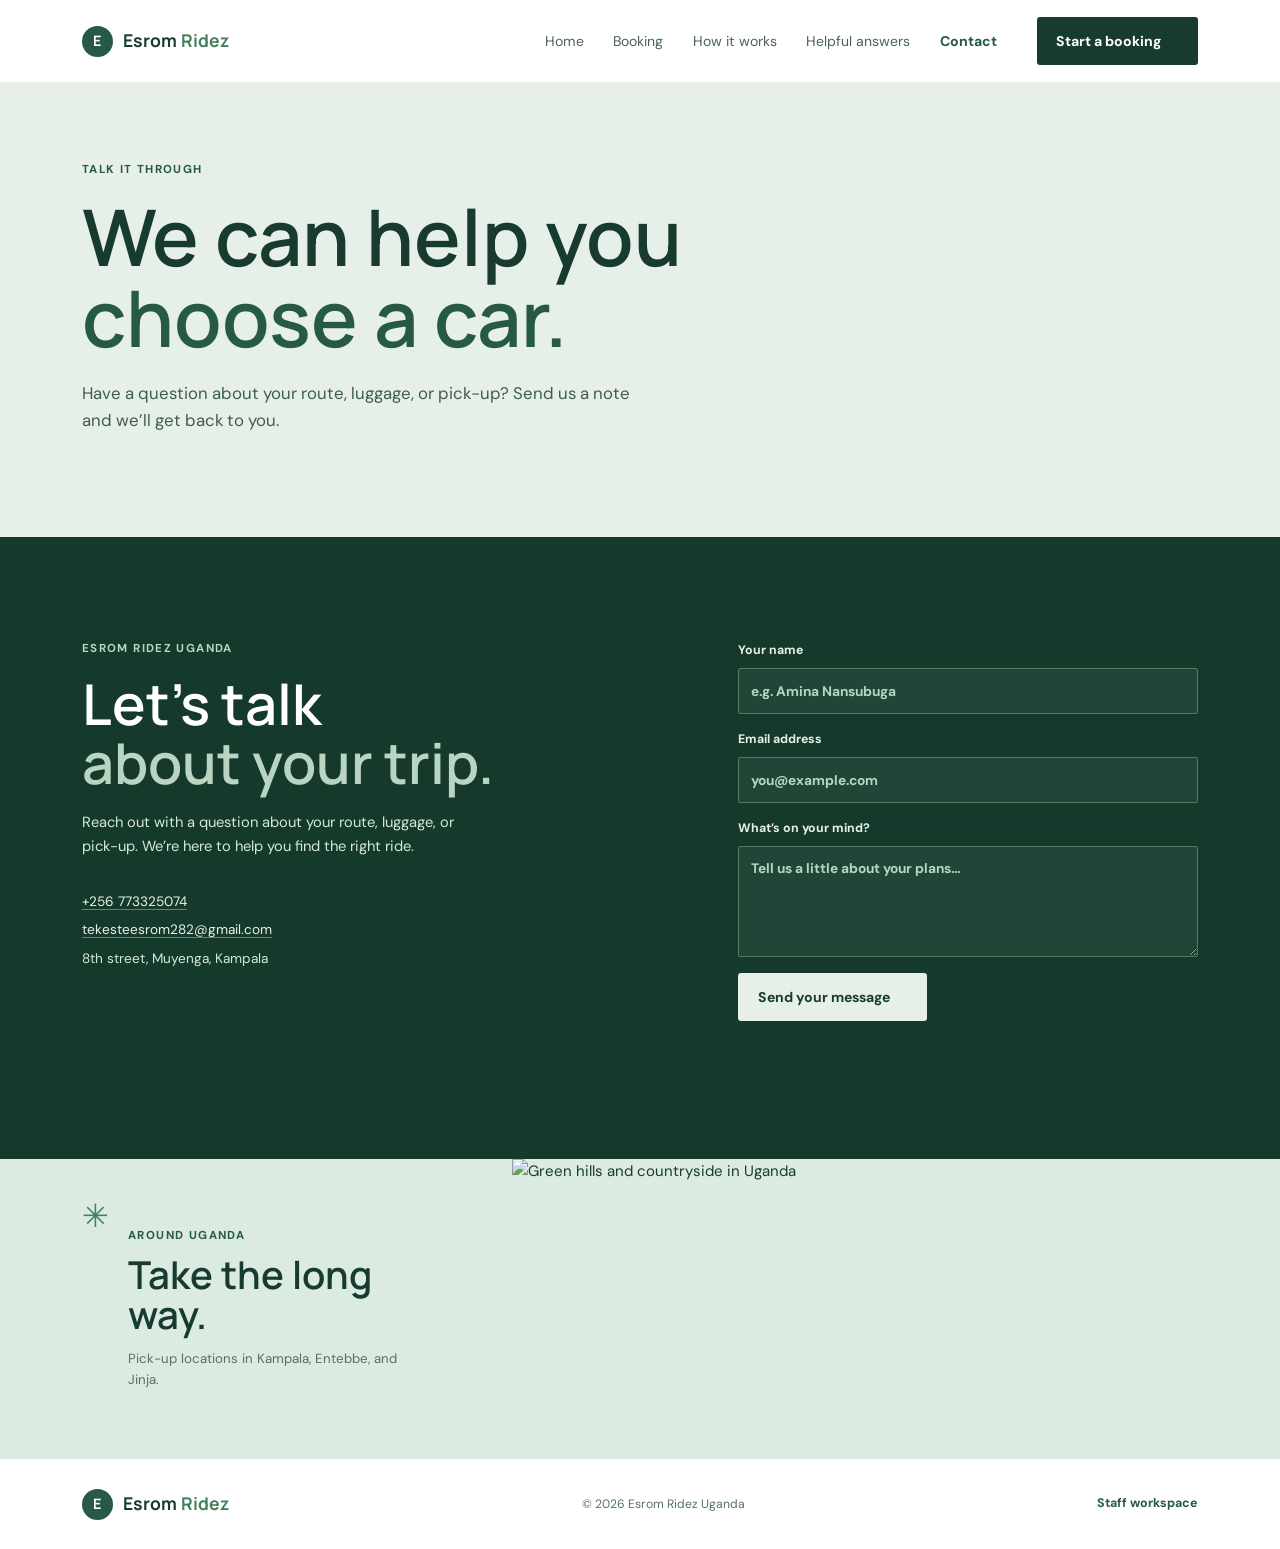
==== contact.html @ b367b9c0 "Add files via upload file commit" ====
<!doctype html>
<html lang="en">
<head>
  <meta charset="utf-8">
  <meta name="viewport" content="width=device-width, initial-scale=1">
  <meta name="description" content="Contact Esrom Ridez about car rental routes, luggage, pick-up locations, and booking requests in Uganda.">
  <meta name="theme-color" content="#f7f6f1">
  <title>Contact | Esrom Ridez</title>
  <link rel="preconnect" href="https://fonts.googleapis.com">
  <link rel="preconnect" href="https://fonts.gstatic.com" crossorigin>
  <link href="https://fonts.googleapis.com/css2?family=DM+Sans:wght@400;500;600;700&family=Manrope:wght@500;600;700;800&display=swap" rel="stylesheet">
  <link rel="stylesheet" href="site.css">
</head>
<body>
  <div class="site-shell">
    <header class="topbar">
      <a class="brand" href="index.html" aria-label="Esrom Ridez home"><span class="brand-mark" aria-hidden="true">E</span><span>Esrom <span>Ridez</span></span></a>
      <button class="menu-button" id="menuButton" type="button" aria-label="Open navigation" aria-controls="primaryNavigation" aria-expanded="false"><span aria-hidden="true">☰</span></button>
      <nav class="main-nav" id="primaryNavigation" aria-label="Primary navigation">
        <a href="index.html">Home</a><a href="booking.html">Booking</a><a href="how-it-works.html">How it works</a><a href="helpful-answers.html">Helpful answers</a><a href="contact.html" aria-current="page">Contact</a>
      </nav>
      <a class="button button-dark nav-book" href="booking.html">Start a booking <span aria-hidden="true"></span></a>
    </header>
    <main>
      <section class="page-intro section-pad" aria-labelledby="pageTitle"><p class="eyebrow">Talk it through</p><h1 id="pageTitle">We can help you<br><em>choose a car.</em></h1><p>Have a question about your route, luggage, or pick-up? Send us a note and we’ll get back to you.</p></section>
      <section class="contact-section section-pad" aria-labelledby="contactTitle"><div class="contact-copy-block"><p class="eyebrow">Esrom Ridez Uganda</p><h2 id="contactTitle">Let’s talk<br><em>about your trip.</em></h2><p class="contact-copy">Reach out with a question about your route, luggage, or pick-up. We’re here to help you find the right ride.</p><div class="contact-details"><a href="tel:+256773325074">+256 773325074</a><a href="mailto:tekesteesrom282@gmail.com">tekesteesrom282@gmail.com</a><span>8th street, Muyenga, Kampala</span></div></div><form id="contactForm" class="contact-form"><label for="contactName">Your name<input id="contactName" name="name" required autocomplete="name" placeholder="e.g. Amina Nansubuga"></label><label for="contactEmail">Email address<input id="contactEmail" name="email" type="email" required autocomplete="email" placeholder="you@example.com"></label><label for="contactMessage">What’s on your mind?<textarea id="contactMessage" name="message" required rows="4" placeholder="Tell us a little about your plans..."></textarea></label><button class="button button-light" type="submit">Send your message <span aria-hidden="true"></span></button><p class="contact-status" id="contactStatus" role="status" aria-live="polite"></p></form></section>
      <section class="location-band" aria-label="Service area"><div class="location-label"><span class="location-mark" aria-hidden="true">✳</span><div><p class="eyebrow">Around Uganda</p><h2>Take the long way.</h2><p>Pick-up locations in Kampala, Entebbe, and Jinja.</p></div></div><img src="https://images.unsplash.com/photo-1516026672322-bc52d61a55d5?auto=format&fit=crop&w=1400&q=85" alt="Green hills and countryside in Uganda" loading="lazy"></section>
    </main>
    <footer><a class="brand" href="index.html"><span class="brand-mark" aria-hidden="true">E</span><span>Esrom <span>Ridez</span></span></a><span>© 2026 Esrom Ridez Uganda</span><a class="admin-link" href="index.html#staff">Staff workspace <span aria-hidden="true"></span></a></footer>
  </div>
  <div class="toast" id="toast" role="status" aria-live="polite"></div>
  <script src="script.js" defer></script>
</body>
</html>
---- site.css ----
/* Variables */
:root {
  color-scheme: light;
  --ink: #183b30;
  --muted: #557164;
  --paper: #ffffff;
  --white: #ffffff;
  --green: #275a46;
  --green-deep: #153a2b;
  --leaf: #e6f0e8;
  --accent-green: #43805b;
  --line: #d2e1d6;
  --sky: #dcebe1;
  --body-font: "DM Sans", sans-serif;
  --display-font: "Manrope", sans-serif;
  --space-1: .5rem;
  --space-2: 1rem;
  --space-3: 1.5rem;
  --space-4: 2rem;
  --space-5: 3rem;
  --space-6: 5rem;
  --page-gutter: clamp(1.25rem, 6.4vw, 6.5rem);
  --radius: 3px;
  --shadow: 0 12px 35px rgb(24 37 33 / 9%);
}

/* Base styles */
* { box-sizing: border-box; }
html { scroll-behavior: smooth; scroll-padding-top: 5rem; }
body { margin: 0; background: var(--paper); color: var(--ink); font: 400 15px/1.6 var(--body-font); }
button, input, select, textarea { font: inherit; }
button, a { -webkit-tap-highlight-color: transparent; }
button { color: inherit; }
img { display: block; max-width: 100%; }
a { color: inherit; text-decoration: none; }
h1, h2, h3, p { margin: 0; }
::selection { color: var(--white); background: var(--green); }
:focus-visible { outline: 3px solid var(--accent-green); outline-offset: 3px; }
.site-shell { max-width: 1800px; margin: 0 auto; overflow: clip; }
.section-pad { padding-inline: var(--page-gutter); }

/* Typography */
h1, h2, h3 { font-family: var(--display-font); }
h1, h2 { font-weight: 600; letter-spacing: 0; line-height: 1.04; }
h1 { max-width: 720px; font-size: clamp(3.5rem, 6.1vw, 6.25rem); }
h2 { font-size: clamp(2.65rem, 4.4vw, 4.5rem); }
h3 { font-size: 1.25rem; line-height: 1.25; }
em { color: var(--green); font-style: normal; }
.eyebrow { margin-bottom: 1.1rem; color: var(--green); font-size: .72rem; font-weight: 700; letter-spacing: .12em; line-height: 1.4; text-transform: uppercase; }

/* Layout and navigation */
.topbar { position: relative; z-index: 10; display: flex; min-height: 82px; align-items: center; gap: 2.5rem; padding-inline: var(--page-gutter); background: var(--paper); }
.brand { display: inline-flex; flex: 0 0 auto; align-items: center; gap: .65rem; font: 700 1.1rem/1 var(--display-font); }
.brand > span:last-child > span { color: var(--accent-green); }
.brand-mark { display: grid; width: 31px; aspect-ratio: 1; place-items: center; border-radius: 50%; background: var(--green); color: var(--white); font-size: .9rem; }
.main-nav { display: flex; align-items: center; gap: clamp(1.1rem, 2.3vw, 2rem); margin-left: auto; color: #496457; font-size: .88rem; }
.main-nav a, .text-link, .contact-details a { transition: color 160ms ease; }
.main-nav a:hover, .text-link:hover, .contact-details a:hover { color: var(--accent-green); }
.main-nav a[aria-current="page"] { color: var(--green); font-weight: 700; }
.menu-button { display: none; }
.button { display: inline-flex; min-height: 48px; align-items: center; justify-content: center; gap: 1.1rem; border: 1px solid transparent; border-radius: var(--radius); padding: .75rem 1.15rem; cursor: pointer; font-size: .88rem; font-weight: 700; transition: background-color 160ms ease, color 160ms ease, transform 160ms ease; }
.button:hover:not(:disabled) { transform: translateY(-2px); }
.button:disabled { cursor: wait; opacity: .7; }
.button span { font-size: 1.05rem; }
.button-dark { background: var(--ink); color: var(--white); }
.button-dark:hover:not(:disabled) { background: var(--green); }
.button-accent { background: var(--accent-green); color: #fff; }
.button-accent:hover:not(:disabled) { background: var(--green-deep); }
.button-light { background: var(--leaf); color: var(--ink); }
.button-light:hover:not(:disabled) { background: #d6e8da; }

/* Hero and date search */
.hero { display: grid; min-height: 590px; grid-template-columns: minmax(0, .91fr) minmax(420px, 1.09fr); align-items: center; gap: clamp(2rem, 5vw, 5.5rem); padding-block: 3.5rem 5.5rem; background: var(--leaf); }
.hero-copy { padding-block: 1rem; }
.hero-copy .eyebrow { display: flex; align-items: center; gap: .6rem; }
.eyebrow-dot { width: 8px; aspect-ratio: 1; border-radius: 50%; background: var(--accent-green); }
.hero h1 em { color: var(--green); }
.hero-lede { max-width: 490px; margin-top: 1.4rem; color: #3f5d4d; font-size: 1.08rem; }
.hero-actions { display: flex; flex-wrap: wrap; align-items: center; gap: 1.5rem; margin-top: 2rem; }
.text-link { font-size: .88rem; font-weight: 700; }
.text-link span { margin-left: .35rem; color: var(--accent-green); }
.hero-note { display: flex; align-items: flex-start; gap: .65rem; max-width: 380px; margin-top: 2.5rem; color: #466353; font-size: .78rem; }
.hero-note span { color: var(--accent-green); }
.hero-art { position: relative; min-height: 400px; align-self: stretch; overflow: hidden; background: var(--sky); }
.hero-photo { position: absolute; width: 100%; height: 100%; inset: 0; object-fit: cover; object-position: center 54%; transition: transform 700ms ease; }
.hero-art:hover .hero-photo { transform: scale(1.025); }
.hero-art::after { position: absolute; inset: 38% 0 0; background: linear-gradient(transparent, rgb(13 30 24 / 68%)); content: ""; pointer-events: none; }
.hero-caption { position: absolute; z-index: 1; right: 1.6rem; bottom: 1.5rem; left: 1.6rem; display: flex; align-items: end; justify-content: space-between; gap: 1rem; color: #fff; font: 600 1rem var(--display-font); }
.caption-index { color: rgb(255 255 255 / 78%); font: 700 .65rem var(--body-font); letter-spacing: .1em; }
.hero-stamp { position: absolute; z-index: 1; top: 1.4rem; right: 1.4rem; display: grid; width: 62px; aspect-ratio: 1; place-content: center; border: 1px solid rgb(255 255 255 / 75%); border-radius: 50%; color: #fff; font: 700 .77rem/1.2 var(--display-font); text-align: center; }
.hero-stamp small { font-size: .72rem; }
.search-panel { position: relative; z-index: 2; display: grid; grid-template-columns: minmax(210px, .75fr) minmax(0, 2fr); align-items: center; gap: 2rem; margin: -2.2rem var(--page-gutter) 0; padding: 1.5rem 1.7rem; background: var(--white); box-shadow: var(--shadow); }
.search-heading { display: flex; align-items: flex-start; gap: .9rem; }
.search-icon { color: var(--accent-green); font-size: 2rem; line-height: 1; }
.search-heading h2 { font: 700 .98rem/1.4 var(--display-font); }
.search-heading p { margin-top: .25rem; color: var(--muted); font-size: .76rem; }
.search-form { display: grid; grid-template-columns: repeat(3, minmax(0, 1fr)) auto; align-items: end; gap: .8rem; }
label { display: grid; gap: .45rem; color: #345443; font-size: .77rem; font-weight: 700; }
input, select, textarea { width: 100%; min-height: 46px; border: 1px solid #c8dbcd; border-radius: 2px; background: #fff; color: var(--ink); padding: .65rem .75rem; font-size: .86rem; }
input::placeholder, textarea::placeholder { color: #6d8878; }
textarea { min-height: 110px; resize: vertical; }

/* Page introductions and homepage overview */
.page-intro { padding-block: 5rem 6.5rem; background: var(--leaf); }
.page-intro h1 { max-width: 850px; }
.page-intro > p:last-child { max-width: 560px; margin-top: 1.35rem; color: #3f5d4d; font-size: 1.05rem; }
.overview-visual { margin: 0; }
.overview-visual img { display: block; width: 100%; height: clamp(260px, 34vw, 420px); object-fit: cover; object-position: center 54%; box-shadow: var(--shadow); }
.overview-section { padding-block: 6.5rem; }
.overview-links { display: grid; grid-template-columns: repeat(2, minmax(0, 1fr)); column-gap: 3rem; }
.overview-links > a { display: grid; grid-template-columns: 2.5rem 1fr auto; align-items: start; gap: 1rem; border-top: 1px solid var(--line); padding: 1.3rem 0; }
.overview-links > a > span { color: var(--accent-green); font: 700 .76rem var(--display-font); }
.overview-links h3 { color: var(--green-deep); font-size: 1.12rem; }
.overview-links p { margin-top: .35rem; color: var(--muted); font-size: .82rem; }
.overview-links b { color: var(--accent-green); font-size: 1rem; font-weight: 500; transition: transform 160ms ease; }
.overview-links a:hover b { transform: translate(3px, -3px); }
.page-cta { display: flex; align-items: center; justify-content: space-between; gap: 2rem; padding-block: 4.5rem; background: var(--leaf); }
.page-cta h2 { font-size: clamp(2.3rem, 4vw, 3.6rem); }

/* Fleet */
.fleet-section { padding-block: 7rem 6.5rem; }
.section-intro { display: flex; align-items: end; justify-content: space-between; gap: 3rem; margin-bottom: 2.8rem; }
.section-intro > p { max-width: 410px; padding-bottom: .35rem; color: var(--muted); font-size: .93rem; }
.filter-bar { display: flex; align-items: center; justify-content: space-between; gap: 1.5rem; border-bottom: 1px solid var(--line); }
.filter-tabs { display: flex; flex-wrap: wrap; align-items: center; gap: clamp(1.25rem, 3vw, 3rem); }
.filter-tab, .filter-toggle { min-height: 49px; border: 0; border-bottom: 2px solid transparent; background: none; cursor: pointer; font-size: .86rem; font-weight: 700; }
.filter-tab span { margin-left: .3rem; color: var(--muted); font-size: .7rem; }
.filter-tab.active { border-color: var(--accent-green); color: var(--green); }
.filter-toggle { flex: 0 0 auto; color: var(--green); }
.filter-toggle span { display: inline-block; margin-left: .4rem; transition: transform 160ms ease; }
.filter-toggle[aria-expanded="true"] span { transform: rotate(180deg); }
.advanced-filters { display: none; grid-template-columns: minmax(170px, 220px) minmax(170px, 220px) 1fr; align-items: end; gap: 1rem; padding: 1.2rem 0; }
.advanced-filters.visible { display: grid; }
.advanced-filters > span { justify-self: end; color: var(--muted); font-size: .8rem; }
.fleet-group { margin-top: 2.8rem; }
.fleet-group-head { display: flex; align-items: end; justify-content: space-between; gap: 1rem; margin-bottom: 1.2rem; }
.fleet-group-head h3 { color: var(--green-deep); font-size: 1.5rem; }
.fleet-group-head p { max-width: 300px; color: var(--muted); font-size: .8rem; }
.vehicle-grid { display: grid; grid-template-columns: repeat(3, minmax(0, 1fr)); gap: 1.15rem; }
.vehicle-card { min-width: 0; overflow: hidden; border: 1px solid var(--line); background: var(--white); transition: border-color 180ms ease, transform 180ms ease, box-shadow 180ms ease; }
.vehicle-card:hover { transform: translateY(-3px); border-color: #a9c5b0; box-shadow: 0 10px 28px rgb(24 59 48 / 9%); }
.vehicle-image { position: relative; height: 210px; overflow: hidden; background: var(--sky); }
.vehicle-image img { width: 100%; height: 100%; object-fit: cover; transition: transform 500ms ease; }
.vehicle-card:hover .vehicle-image img { transform: scale(1.035); }
.vehicle-type, .unavailable { position: absolute; top: .8rem; left: .8rem; padding: .35rem .55rem; background: var(--paper); color: var(--green); font-size: .67rem; font-weight: 700; text-transform: capitalize; }
.unavailable { right: .8rem; left: auto; background: var(--ink); color: #fff; }
.vehicle-info { padding: 1.2rem; }
.vehicle-name-row { display: flex; align-items: start; justify-content: space-between; gap: .8rem; }
.vehicle-name-row h3 { font-size: 1.08rem; }
.vehicle-price { flex: 0 0 auto; color: var(--green); font-size: .78rem; font-weight: 700; text-align: right; }
.vehicle-price small { display: block; color: var(--muted); font-size: .66rem; font-weight: 500; }
.best-for { min-height: 2.6em; margin-top: .5rem; color: var(--muted); font-size: .79rem; }
.specs { display: flex; flex-wrap: wrap; gap: .45rem .9rem; margin-top: 1rem; color: #496457; font-size: .7rem; }
.specs span + span { position: relative; }
.specs span + span::before { position: absolute; top: 50%; left: -.55rem; width: 3px; aspect-ratio: 1; border-radius: 50%; background: var(--accent-green); content: ""; transform: translateY(-50%); }
.card-bottom { display: flex; align-items: center; justify-content: space-between; gap: .6rem; margin-top: 1.2rem; padding-top: .9rem; border-top: 1px solid var(--line); }
.feature-line { color: var(--muted); font-size: .69rem; }
.card-button, .small-button { border: 0; background: transparent; color: var(--green); cursor: pointer; font-size: .76rem; font-weight: 700; white-space: nowrap; }
.card-button:hover:not(:disabled), .small-button:hover { color: var(--accent-green); }
.card-button:disabled { color: var(--muted); cursor: not-allowed; }
.empty-state { margin-top: 1.8rem; padding: 2rem; border: 1px solid var(--line); color: var(--muted); text-align: center; }

/* Booking guidance and FAQ */
.how-section { padding-block: 6.5rem; background: #edf4ee; }
.how-section .section-intro { margin-bottom: 3rem; }
.steps { display: grid; grid-template-columns: repeat(3, minmax(0, 1fr)); gap: 2rem; }
.steps article { padding-top: 1rem; border-top: 1px solid #c6d9ca; }
.step-number { display: inline-block; margin-bottom: 1.8rem; color: var(--accent-green); font: 700 .8rem var(--display-font); }
.steps h3 { max-width: 260px; font-size: 1.3rem; }
.steps p { max-width: 325px; margin-top: .7rem; color: var(--muted); font-size: .85rem; }
.faq-section { padding-block: 7rem; background: var(--white); }
.faq-grid { display: grid; grid-template-columns: repeat(2, minmax(0, 1fr)); column-gap: 4rem; }
.faq-grid details { border-top: 1px solid var(--line); padding: 1.15rem 0; }
.faq-grid summary { position: relative; padding-right: 2rem; cursor: pointer; font-weight: 700; list-style: none; }
.faq-grid summary::-webkit-details-marker { display: none; }
.faq-grid summary::after { position: absolute; top: -.15rem; right: 0; color: var(--accent-green); content: "+"; font-size: 1.4rem; font-weight: 400; }
.faq-grid details[open] summary::after { content: "−"; }
.faq-grid details p { padding: .75rem 1rem 0 0; color: var(--muted); font-size: .83rem; }

/* Contact and service area */
.contact-section { display: grid; grid-template-columns: minmax(0, 1fr) minmax(300px, .85fr); gap: clamp(3rem, 9vw, 9rem); padding-block: 6.5rem; background: var(--green-deep); color: #fff; }
.contact-section .eyebrow { color: #b9d5c1; }
.contact-section h2 em { color: #b9d5c1; }
.contact-copy { max-width: 410px; margin-top: 1.2rem; color: #d6e8da; font-size: .92rem; }
.contact-details { display: grid; gap: .45rem; margin-top: 2rem; color: #e7f1e9; font-size: .85rem; }
.contact-details a { width: fit-content; text-decoration: underline; text-decoration-color: rgb(255 255 255 / 35%); text-underline-offset: 3px; }
.contact-details span { color: #d6e8da; }
.contact-form { display: grid; align-content: start; gap: 1rem; }
.contact-form label { color: #e7f1e9; }
.contact-form input, .contact-form textarea { border-color: #557964; background: #214638; color: #fff; }
.contact-form input::placeholder, .contact-form textarea::placeholder { color: #b9d5c1; }
.contact-form .button { justify-self: start; min-width: 180px; }
.contact-status { min-height: 1.4em; color: #d6e8da; font-size: .8rem; }
.location-band { display: grid; min-height: 300px; grid-template-columns: .8fr 1.2fr; background: var(--sky); }
.location-label { display: flex; align-items: center; gap: 1.2rem; padding: 2rem var(--page-gutter); }
.location-mark { align-self: flex-start; color: var(--accent-green); font-size: 2rem; }
.location-label .eyebrow { margin-bottom: .7rem; }
.location-label h2 { font-size: clamp(2rem, 3vw, 3rem); }
.location-label p:last-child { margin-top: .8rem; color: var(--muted); font-size: .83rem; }
.location-band > img { width: 100%; height: 100%; min-height: 300px; object-fit: cover; }

/* Booking dialog and status */
.modal-backdrop { position: fixed; z-index: 30; display: none; align-items: center; justify-content: center; padding: 1rem; inset: 0; background: rgb(18 30 25 / 66%); opacity: 0; transition: opacity 200ms ease; }
.modal-backdrop.open { display: flex; }
.modal-backdrop.shown { opacity: 1; }
.modal-backdrop.closing { opacity: 0; }
.modal { position: relative; width: min(1060px, 100%); max-height: min(90vh, 900px); overflow: auto; padding: 2rem; background: var(--paper); transform: translateY(12px); transition: transform 200ms ease; }
.modal-backdrop.shown .modal { transform: translateY(0); }
.modal-close { position: absolute; z-index: 3; top: .75rem; right: .85rem; display: grid; width: 38px; aspect-ratio: 1; place-items: center; border: 1px solid var(--line); background: var(--white); cursor: pointer; font-size: 1.4rem; }
.booking-page .modal-backdrop { position: static; display: none; padding: 0 var(--page-gutter) 3rem; background: transparent; opacity: 1; }
.booking-page .modal-backdrop.open { display: block; }
.booking-page .modal { width: min(1160px, 100%); max-height: none; overflow: visible; padding: 2rem; background: var(--paper); transform: none; }
.booking-page .modal-close { display: none; }
.details-layout { display: grid; grid-template-columns: minmax(0, 1.05fr) minmax(340px, .95fr); gap: 2rem; align-items: start; }
.gallery { position: relative; height: 260px; overflow: hidden; background: var(--sky); }
.gallery-slide { position: absolute; width: 100%; height: 100%; inset: 0; object-fit: cover; opacity: 0; transition: opacity 250ms ease; pointer-events: none; }
.gallery-slide.active { opacity: 1; pointer-events: auto; }
.gallery-nav { position: absolute; z-index: 1; top: 50%; display: grid; width: 38px; aspect-ratio: 1; place-items: center; border: 0; border-radius: 50%; background: rgb(255 254 250 / 92%); cursor: pointer; font-size: 1.2rem; transform: translateY(-50%); }
.gallery-nav.prev { left: .8rem; }
.gallery-nav.next { right: .8rem; }
.gallery-dots { position: absolute; right: 0; bottom: .8rem; left: 0; display: flex; justify-content: center; gap: .45rem; }
.gallery-dot { width: 10px; aspect-ratio: 1; border: 1px solid #fff; border-radius: 50%; background: transparent; cursor: pointer; }
.gallery-dot.active { background: #fff; }
.details-layout > div > .eyebrow { margin-top: 1.1rem; margin-bottom: .5rem; }
.details-layout h2 { font-size: 2.5rem; }
.modal-intro { margin-top: .6rem; color: var(--muted); font-size: .87rem; }
.details-price { margin-block: 1rem; }
.details-price strong { display: block; color: var(--green); font: 700 1.65rem var(--display-font); }
.details-price span { color: var(--muted); font-size: .75rem; }
.details-specs { margin-top: 1rem; }
.booking-form { display: grid; gap: .9rem; }
.form-grid { display: grid; grid-template-columns: repeat(2, minmax(0, 1fr)); gap: .8rem; }
.extras { display: grid; gap: .55rem; }
.check { display: flex; align-items: flex-start; gap: .55rem; color: var(--ink); font-size: .78rem; font-weight: 500; }
.check input { width: 17px; min-height: 17px; margin: .2rem 0 0; accent-color: var(--green); }
.price-note { display: grid; gap: .25rem; border-left: 3px solid var(--accent-green); padding: .7rem .85rem; background: #eaf2eb; color: #496457; font-size: .72rem; }
.price-note strong { color: var(--ink); }
.estimate-lines { display: grid; gap: .35rem; color: var(--muted); font-size: .75rem; }
.estimate-lines div { display: flex; justify-content: space-between; gap: .7rem; }
.estimate-lines strong { color: var(--ink); }
.booking-summary { display: flex; align-items: center; justify-content: space-between; gap: 1rem; border-top: 1px solid var(--line); padding-top: .7rem; }
.booking-summary div { display: grid; }
.booking-summary small { color: var(--muted); font-size: .7rem; }
.booking-summary strong { color: var(--green); font: 700 1.1rem var(--display-font); }
.form-note { color: var(--muted); font-size: .72rem; }
.form-note a { color: var(--green); text-decoration: underline; }
.confirmation-card { display: grid; gap: .45rem; margin-block: 1.2rem; border-left: 3px solid var(--accent-green); padding: 1rem; background: var(--white); color: var(--muted); font-size: .82rem; }
.confirmation-card strong { color: var(--ink); font: 700 1rem var(--display-font); }
.toast { position: fixed; z-index: 50; right: 1.25rem; bottom: 1.25rem; max-width: min(440px, calc(100% - 2.5rem)); padding: .9rem 1rem; background: var(--ink); color: #fff; box-shadow: var(--shadow); opacity: 0; pointer-events: none; transform: translateY(8px); transition: opacity 180ms ease, transform 180ms ease; }
.toast.show { opacity: 1; transform: translateY(0); }
.toast.error { background: #275a46; }

/* Staff workspace and footer */
.admin-view { display: none; padding-block: 5rem; background: var(--paper); }
.admin-view.active { display: block; }
.admin-head, .panel-heading { display: flex; align-items: center; justify-content: space-between; gap: 1.2rem; }
.admin-head { margin-bottom: 2rem; }
.admin-head h2 { font-size: 3rem; }
.admin-stats { display: grid; grid-template-columns: repeat(3, minmax(0, 1fr)); gap: 1rem; margin-bottom: 1.2rem; }
.stat, .admin-panel { border: 1px solid var(--line); padding: 1.2rem; background: var(--white); }
.stat strong { display: block; font: 700 1.7rem var(--display-font); }
.stat small, .panel-heading p, .booking-row small { color: var(--muted); font-size: .76rem; }
.admin-layout { display: grid; gap: 1.2rem; }
.panel-heading { margin-bottom: 1rem; }
.panel-heading h3 { font-size: 1.1rem; }
.admin-table-wrap { overflow-x: auto; }
table { width: 100%; border-collapse: collapse; font-size: .8rem; text-align: left; }
th, td { border-bottom: 1px solid var(--line); padding: .7rem; }
th { color: var(--muted); font-size: .7rem; }
td input { min-width: 120px; min-height: 38px; }
.availability { color: var(--green); }
.availability.off { color: #557164; }
.booking-list { display: grid; }
.booking-row { display: flex; align-items: center; justify-content: space-between; gap: 1rem; border-top: 1px solid var(--line); padding: .9rem 0; }
.booking-row > div:first-child { display: grid; gap: .25rem; }
.booking-actions { display: flex; align-items: center; gap: .6rem; }
.status { color: var(--muted); font-size: .72rem; text-transform: capitalize; }
.status.confirmed { color: var(--green); }
.status.cancelled { color: #557164; }
footer { display: flex; min-height: 90px; align-items: center; justify-content: space-between; gap: 1.2rem; padding: 1rem var(--page-gutter); background: var(--paper); color: var(--muted); font-size: .76rem; }
footer .brand { color: var(--ink); }
.admin-link { border: 0; background: transparent; color: var(--green); cursor: pointer; font-size: .78rem; font-weight: 700; }

/* Responsive rules */
@media (max-width: 1050px) {
  .hero { grid-template-columns: minmax(0, .92fr) minmax(350px, 1.08fr); gap: 2rem; }
  .search-panel { grid-template-columns: 1fr; gap: 1rem; }
  .vehicle-grid { grid-template-columns: repeat(2, minmax(0, 1fr)); }
  .details-layout { grid-template-columns: minmax(0, .9fr) minmax(320px, 1.1fr); gap: 1.2rem; }
}
@media (max-width: 760px) {
  .topbar { min-height: 70px; gap: 1rem; }
  .menu-button { display: grid; width: 42px; aspect-ratio: 1; place-items: center; margin-left: auto; border: 1px solid var(--line); background: transparent; cursor: pointer; font-size: 1.2rem; }
  .nav-book { display: none; }
  .main-nav { position: absolute; top: 100%; right: 0; left: 0; display: none; align-items: stretch; gap: 0; margin: 0; padding: .4rem var(--page-gutter) 1rem; border-top: 1px solid var(--line); background: var(--paper); box-shadow: 0 12px 16px rgb(24 37 33 / 7%); }
  .main-nav.open { display: flex; flex-direction: column; }
  .main-nav a { padding: .8rem 0; }
  .hero { display: flex; flex-direction: column; align-items: stretch; gap: 1.7rem; padding-block: 3.5rem 4rem; }
  .hero-copy { padding: 0; }
  .hero-art { min-height: 340px; }
  .hero-note { margin-top: 1.6rem; }
  .search-panel { margin: -1.25rem var(--page-gutter) 0; padding: 1.1rem; }
  .search-form { grid-template-columns: repeat(2, minmax(0, 1fr)); }
  .search-form .button { grid-column: 1 / -1; }
  .fleet-section, .faq-section { padding-block: 5rem; }
  .section-intro { display: block; margin-bottom: 2rem; }
  .page-intro { padding-block: 4rem 4.5rem; }
  .overview-section { padding-block: 5rem; }
  .overview-links { grid-template-columns: 1fr; }
  .page-cta { align-items: flex-start; flex-direction: column; padding-block: 3.5rem; }
  .section-intro > p { margin-top: 1.1rem; }
  .how-section, .contact-section { padding-block: 5rem; }
  .steps { gap: 1.5rem; }
  .faq-grid { column-gap: 2rem; }
  .contact-section { grid-template-columns: 1fr; gap: 2.5rem; }
  .location-band { grid-template-columns: 1fr; }
  .location-label { min-height: 210px; }
  .location-band > img { height: 240px; min-height: 0; }
  .details-layout { grid-template-columns: 1fr; }
  .details-layout > div:first-child { padding-right: 2.5rem; }
  .modal { padding: 1.3rem; }
}
@media (max-width: 520px) {
  h1 { font-size: clamp(3.05rem, 13vw, 4rem); }
  h2 { font-size: clamp(2.5rem, 11vw, 3.3rem); }
  .hero-art { min-height: 270px; }
  .hero-caption { right: 1rem; bottom: 1rem; left: 1rem; align-items: start; flex-direction: column; gap: .3rem; }
  .hero-stamp { top: .9rem; right: .9rem; width: 52px; }
  .hero-actions { align-items: flex-start; flex-direction: column; gap: 1rem; }
  .search-form { grid-template-columns: 1fr; }
  .search-form .button { grid-column: auto; }
  .filter-bar { align-items: flex-start; flex-direction: column; gap: 0; }
  .filter-tabs { width: 100%; flex-wrap: nowrap; gap: 1.15rem; overflow-x: auto; }
  .filter-tab { flex: 0 0 auto; }
  .filter-toggle { align-self: flex-end; min-height: 40px; }
  .advanced-filters, .advanced-filters.visible { grid-template-columns: 1fr; }
  .advanced-filters > span { justify-self: start; }
  .fleet-group-head { align-items: flex-start; flex-direction: column; }
  .vehicle-grid, .steps, .faq-grid { grid-template-columns: 1fr; }
  .vehicle-image { height: 220px; }
  .steps article { padding-top: .8rem; }
  .step-number { margin-bottom: .8rem; }
  .form-grid { grid-template-columns: 1fr; }
  .gallery { height: 210px; }
  .admin-stats { grid-template-columns: 1fr 1fr; }
  .admin-head, .panel-heading { align-items: flex-start; flex-direction: column; }
  .booking-row { align-items: flex-start; flex-direction: column; }
  .booking-actions { flex-wrap: wrap; }
  footer { align-items: flex-start; flex-direction: column; padding-block: 1.5rem; }
}
@media (prefers-reduced-motion: reduce) {
  *, *::before, *::after { scroll-behavior: auto !important; animation-duration: .01ms !important; animation-iteration-count: 1 !important; transition-duration: .01ms !important; }
}
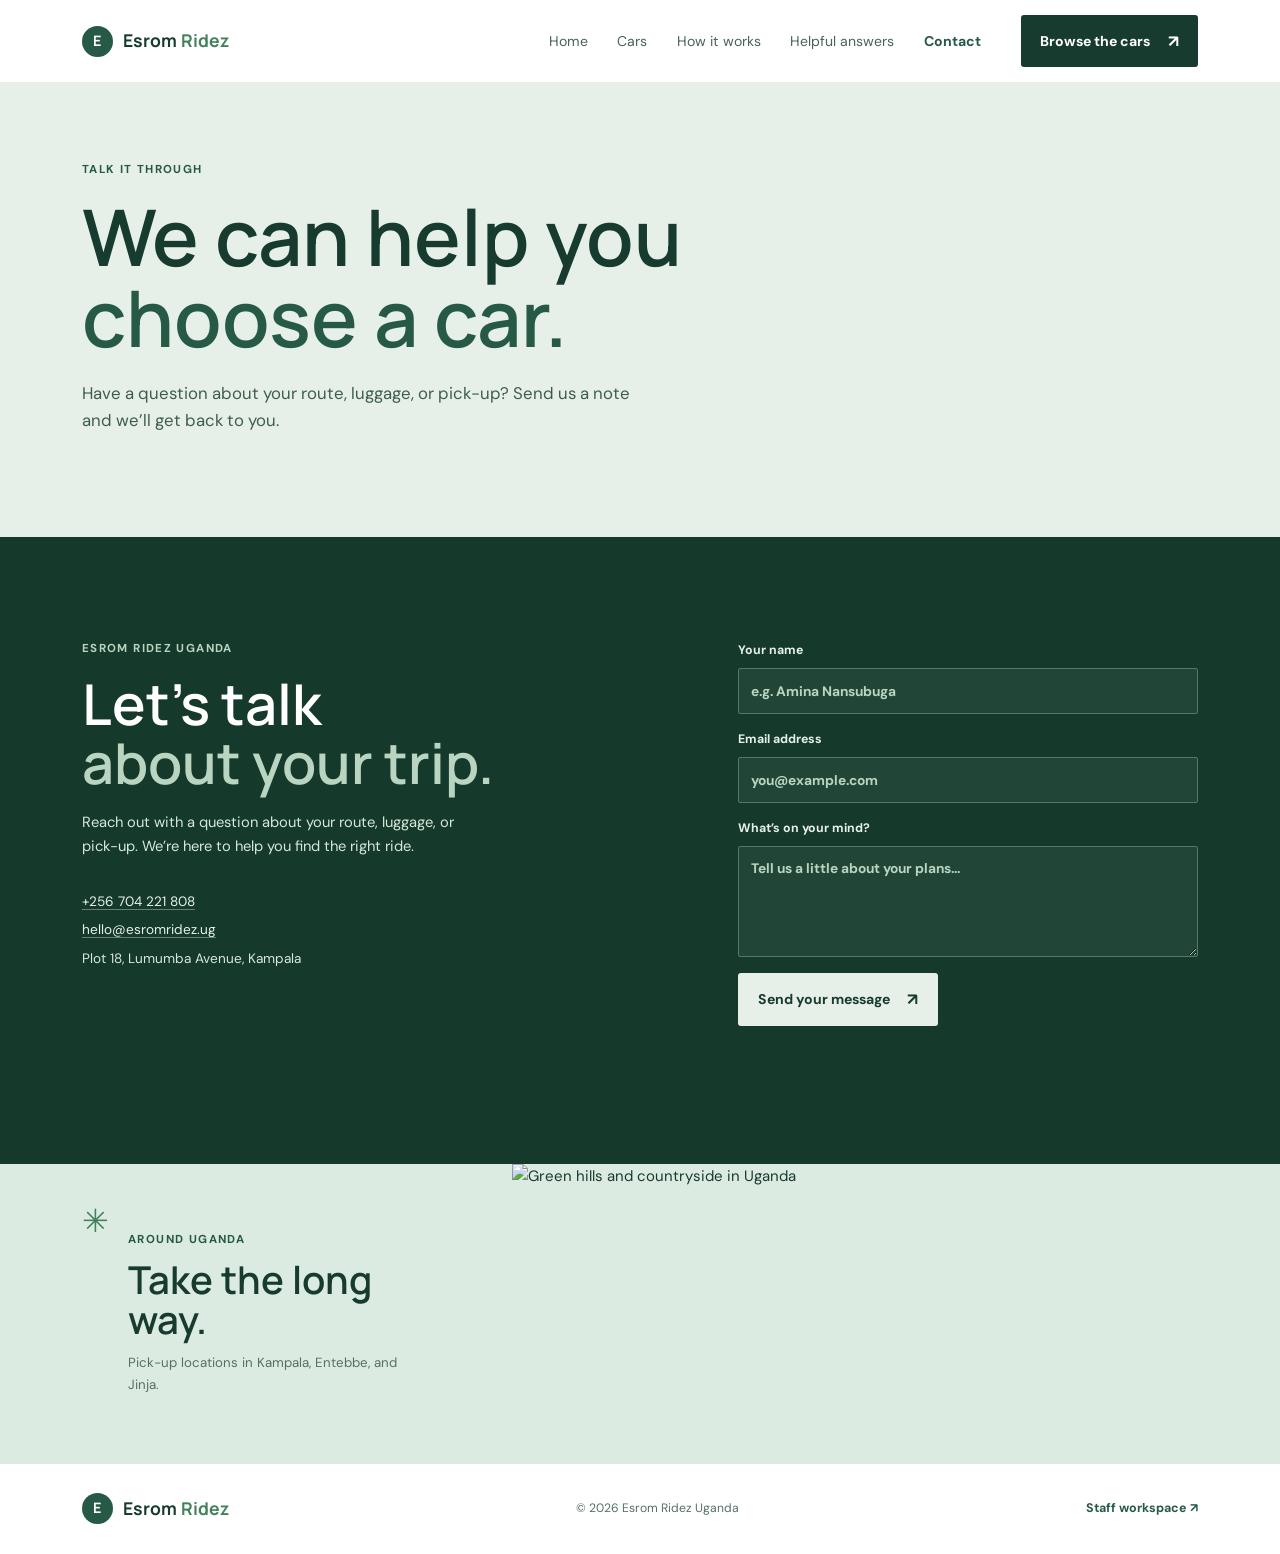
==== commit 274cdc36: "Add files via upload added more changes too the website  in particular more cars" ====
--- a/contact.html
+++ b/contact.html
@@ -17,16 +17,16 @@
       <a class="brand" href="index.html" aria-label="Esrom Ridez home"><span class="brand-mark" aria-hidden="true">E</span><span>Esrom <span>Ridez</span></span></a>
       <button class="menu-button" id="menuButton" type="button" aria-label="Open navigation" aria-controls="primaryNavigation" aria-expanded="false"><span aria-hidden="true">☰</span></button>
       <nav class="main-nav" id="primaryNavigation" aria-label="Primary navigation">
-        <a href="index.html">Home</a><a href="booking.html">Booking</a><a href="how-it-works.html">How it works</a><a href="helpful-answers.html">Helpful answers</a><a href="contact.html" aria-current="page">Contact</a>
+        <a href="index.html">Home</a><a href="cars.html">Cars</a><a href="how-it-works.html">How it works</a><a href="helpful-answers.html">Helpful answers</a><a href="contact.html" aria-current="page">Contact</a>
       </nav>
-      <a class="button button-dark nav-book" href="booking.html">Start a booking <span aria-hidden="true"></span></a>
+      <a class="button button-dark nav-book" href="cars.html">Browse the cars <span aria-hidden="true">↗</span></a>
     </header>
     <main>
       <section class="page-intro section-pad" aria-labelledby="pageTitle"><p class="eyebrow">Talk it through</p><h1 id="pageTitle">We can help you<br><em>choose a car.</em></h1><p>Have a question about your route, luggage, or pick-up? Send us a note and we’ll get back to you.</p></section>
-      <section class="contact-section section-pad" aria-labelledby="contactTitle"><div class="contact-copy-block"><p class="eyebrow">Esrom Ridez Uganda</p><h2 id="contactTitle">Let’s talk<br><em>about your trip.</em></h2><p class="contact-copy">Reach out with a question about your route, luggage, or pick-up. We’re here to help you find the right ride.</p><div class="contact-details"><a href="tel:+256773325074">+256 773325074</a><a href="mailto:tekesteesrom282@gmail.com">tekesteesrom282@gmail.com</a><span>8th street, Muyenga, Kampala</span></div></div><form id="contactForm" class="contact-form"><label for="contactName">Your name<input id="contactName" name="name" required autocomplete="name" placeholder="e.g. Amina Nansubuga"></label><label for="contactEmail">Email address<input id="contactEmail" name="email" type="email" required autocomplete="email" placeholder="you@example.com"></label><label for="contactMessage">What’s on your mind?<textarea id="contactMessage" name="message" required rows="4" placeholder="Tell us a little about your plans..."></textarea></label><button class="button button-light" type="submit">Send your message <span aria-hidden="true"></span></button><p class="contact-status" id="contactStatus" role="status" aria-live="polite"></p></form></section>
+      <section class="contact-section section-pad" aria-labelledby="contactTitle"><div class="contact-copy-block"><p class="eyebrow">Esrom Ridez Uganda</p><h2 id="contactTitle">Let’s talk<br><em>about your trip.</em></h2><p class="contact-copy">Reach out with a question about your route, luggage, or pick-up. We’re here to help you find the right ride.</p><div class="contact-details"><a href="tel:+256704221808">+256 704 221 808</a><a href="mailto:hello@esromridez.ug">hello@esromridez.ug</a><span>Plot 18, Lumumba Avenue, Kampala</span></div></div><form id="contactForm" class="contact-form"><label for="contactName">Your name<input id="contactName" name="name" required autocomplete="name" placeholder="e.g. Amina Nansubuga"></label><label for="contactEmail">Email address<input id="contactEmail" name="email" type="email" required autocomplete="email" placeholder="you@example.com"></label><label for="contactMessage">What’s on your mind?<textarea id="contactMessage" name="message" required rows="4" placeholder="Tell us a little about your plans..."></textarea></label><button class="button button-light" type="submit">Send your message <span aria-hidden="true">↗</span></button><p class="contact-status" id="contactStatus" role="status" aria-live="polite"></p></form></section>
       <section class="location-band" aria-label="Service area"><div class="location-label"><span class="location-mark" aria-hidden="true">✳</span><div><p class="eyebrow">Around Uganda</p><h2>Take the long way.</h2><p>Pick-up locations in Kampala, Entebbe, and Jinja.</p></div></div><img src="https://images.unsplash.com/photo-1516026672322-bc52d61a55d5?auto=format&fit=crop&w=1400&q=85" alt="Green hills and countryside in Uganda" loading="lazy"></section>
     </main>
-    <footer><a class="brand" href="index.html"><span class="brand-mark" aria-hidden="true">E</span><span>Esrom <span>Ridez</span></span></a><span>© 2026 Esrom Ridez Uganda</span><a class="admin-link" href="index.html#staff">Staff workspace <span aria-hidden="true"></span></a></footer>
+    <footer><a class="brand" href="index.html"><span class="brand-mark" aria-hidden="true">E</span><span>Esrom <span>Ridez</span></span></a><span>© 2026 Esrom Ridez Uganda</span><a class="admin-link" href="index.html#staff">Staff workspace <span aria-hidden="true">↗</span></a></footer>
   </div>
   <div class="toast" id="toast" role="status" aria-live="polite"></div>
   <script src="script.js" defer></script>
--- a/site.css
+++ b/site.css
@@ -104,8 +104,6 @@
 .page-intro { padding-block: 5rem 6.5rem; background: var(--leaf); }
 .page-intro h1 { max-width: 850px; }
 .page-intro > p:last-child { max-width: 560px; margin-top: 1.35rem; color: #3f5d4d; font-size: 1.05rem; }
-.overview-visual { margin: 0; }
-.overview-visual img { display: block; width: 100%; height: clamp(260px, 34vw, 420px); object-fit: cover; object-position: center 54%; box-shadow: var(--shadow); }
 .overview-section { padding-block: 6.5rem; }
 .overview-links { display: grid; grid-template-columns: repeat(2, minmax(0, 1fr)); column-gap: 3rem; }
 .overview-links > a { display: grid; grid-template-columns: 2.5rem 1fr auto; align-items: start; gap: 1rem; border-top: 1px solid var(--line); padding: 1.3rem 0; }
@@ -207,10 +205,6 @@
 .modal { position: relative; width: min(1060px, 100%); max-height: min(90vh, 900px); overflow: auto; padding: 2rem; background: var(--paper); transform: translateY(12px); transition: transform 200ms ease; }
 .modal-backdrop.shown .modal { transform: translateY(0); }
 .modal-close { position: absolute; z-index: 3; top: .75rem; right: .85rem; display: grid; width: 38px; aspect-ratio: 1; place-items: center; border: 1px solid var(--line); background: var(--white); cursor: pointer; font-size: 1.4rem; }
-.booking-page .modal-backdrop { position: static; display: none; padding: 0 var(--page-gutter) 3rem; background: transparent; opacity: 1; }
-.booking-page .modal-backdrop.open { display: block; }
-.booking-page .modal { width: min(1160px, 100%); max-height: none; overflow: visible; padding: 2rem; background: var(--paper); transform: none; }
-.booking-page .modal-close { display: none; }
 .details-layout { display: grid; grid-template-columns: minmax(0, 1.05fr) minmax(340px, .95fr); gap: 2rem; align-items: start; }
 .gallery { position: relative; height: 260px; overflow: hidden; background: var(--sky); }
 .gallery-slide { position: absolute; width: 100%; height: 100%; inset: 0; object-fit: cover; opacity: 0; transition: opacity 250ms ease; pointer-events: none; }
